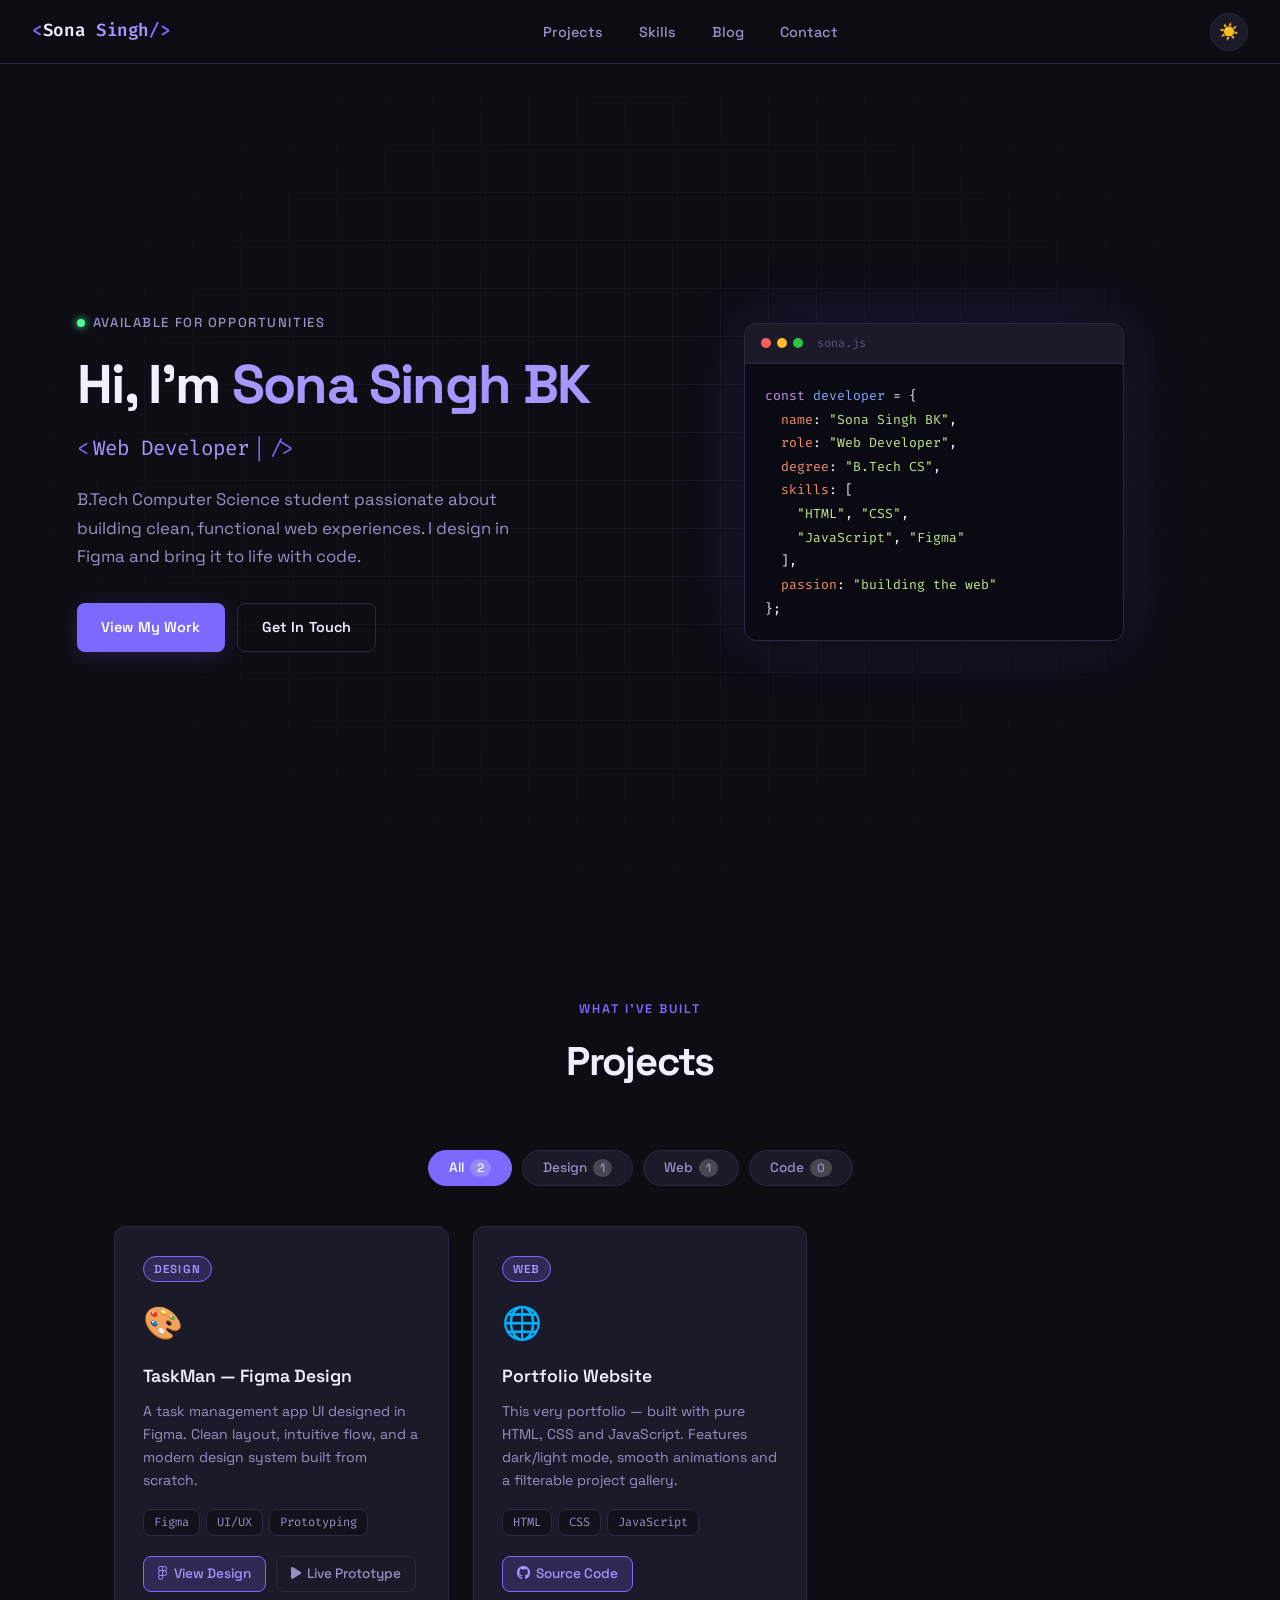
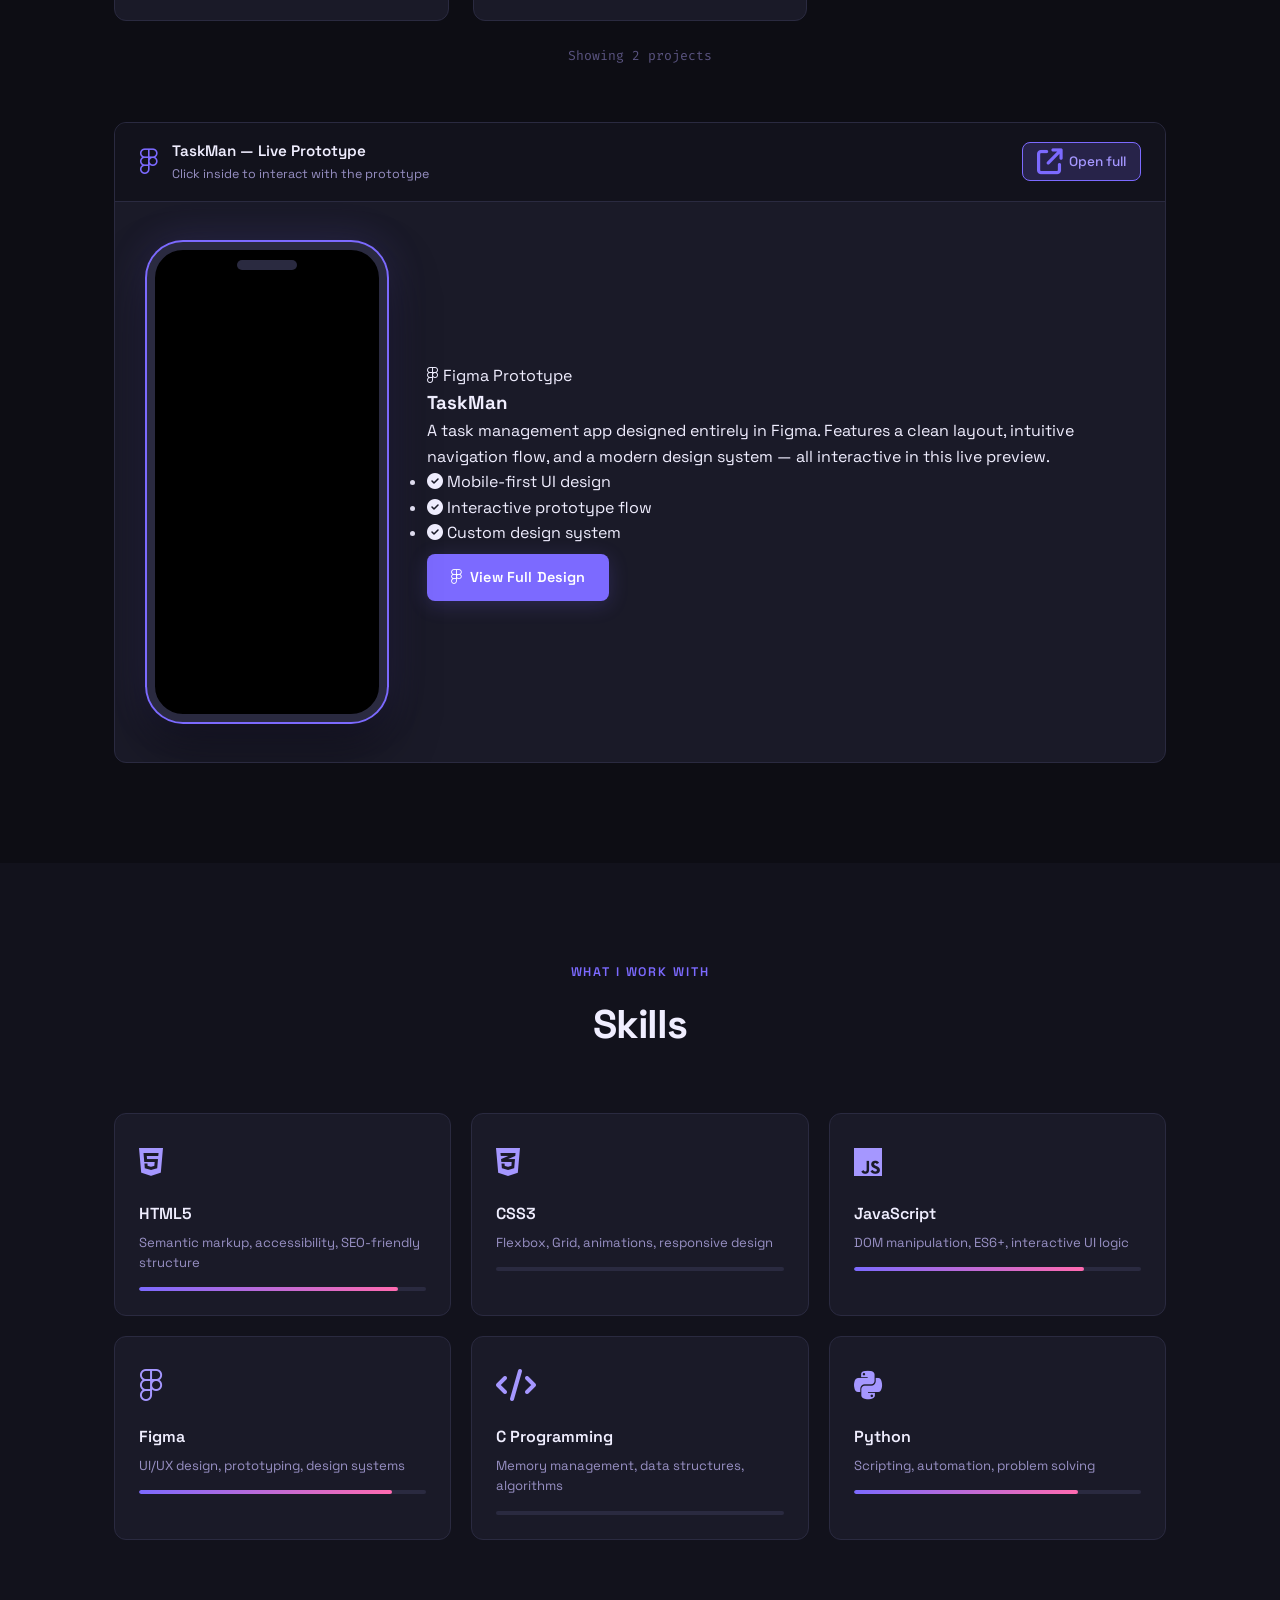
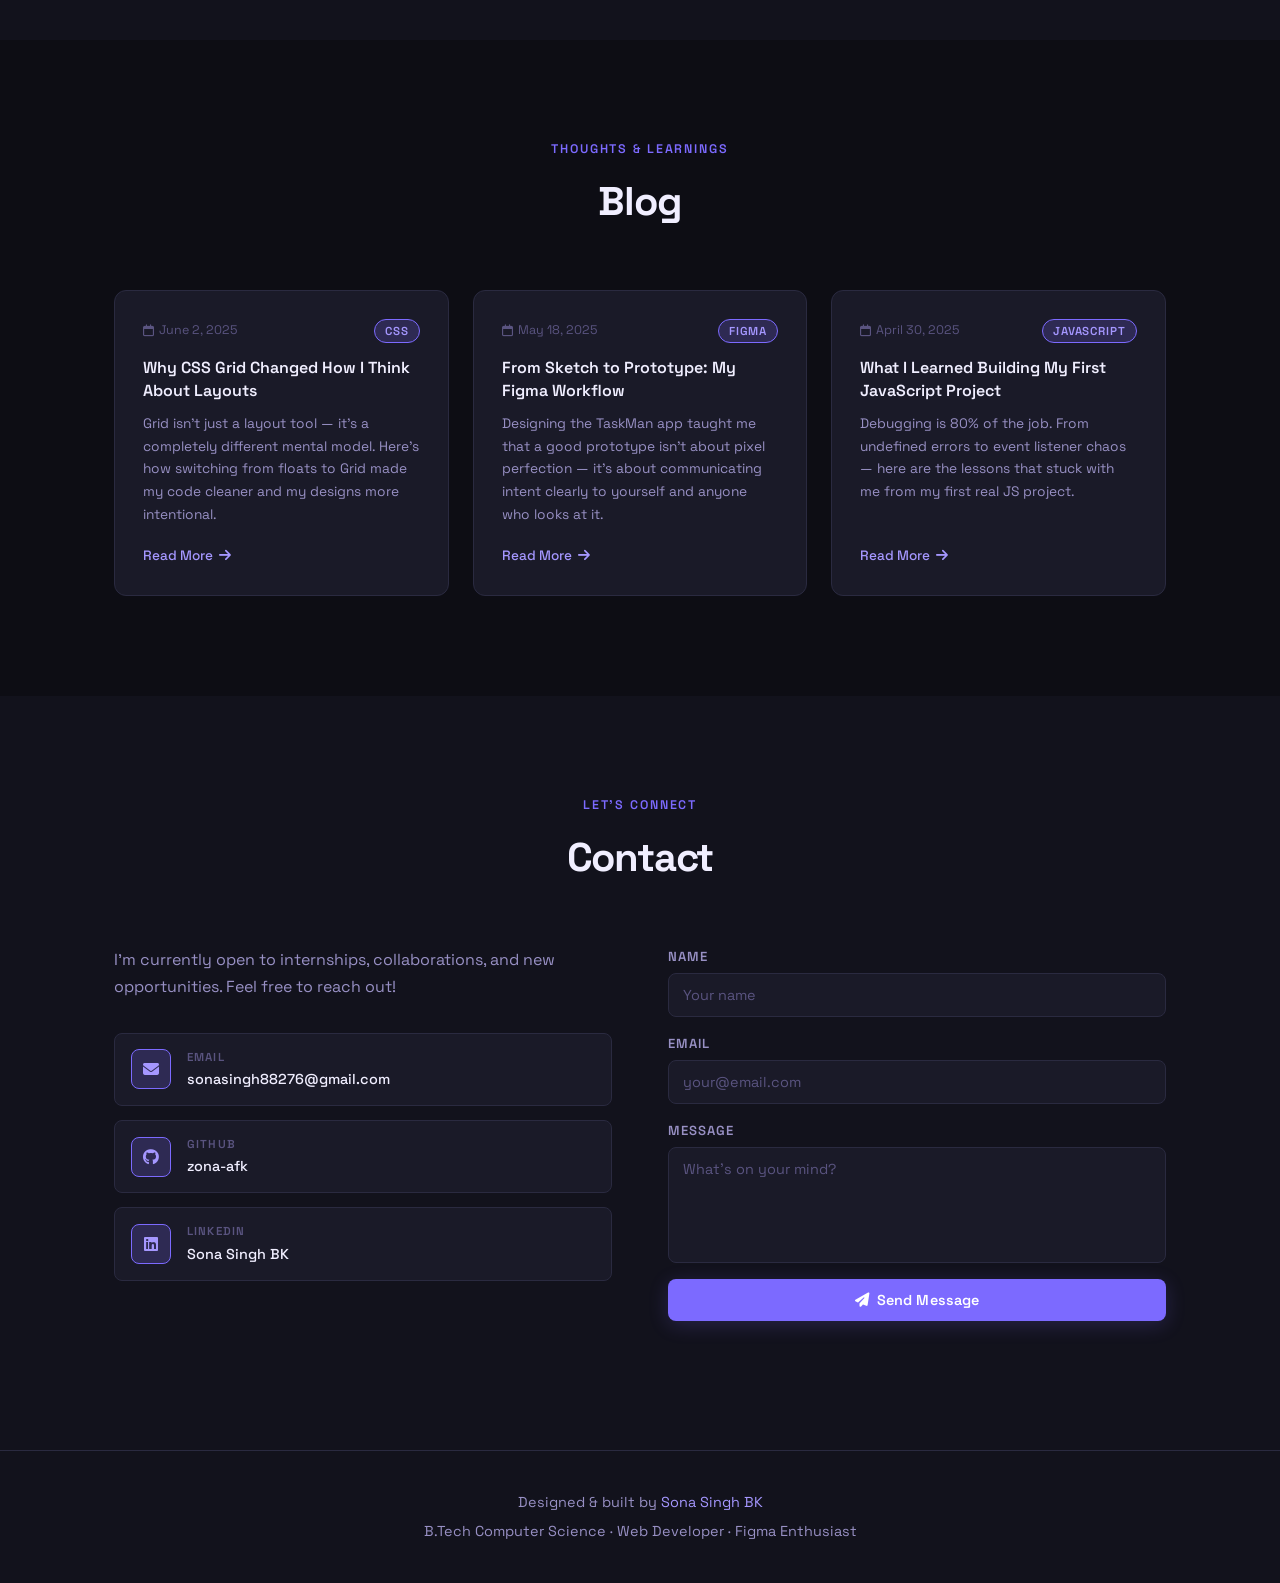
==== index.html @ 0e73a6cc "Create index.html" ====
<!DOCTYPE html>
<html lang="en" data-theme="dark">
<head>
  <meta charset="UTF-8" />
  <meta name="viewport" content="width=device-width, initial-scale=1.0" />
  <title>Sona Singh BK — Web Developer</title>
  <link rel="stylesheet" href="style.css" />
  <link href="https://fonts.googleapis.com/css2?family=Space+Grotesk:wght@300;400;500;600;700&family=Fira+Code:wght@400;500&display=swap" rel="stylesheet" />
  <link rel="stylesheet" href="https://cdnjs.cloudflare.com/ajax/libs/font-awesome/6.5.0/css/all.min.css" />
</head>
<body>

  <!-- ── NAVBAR ── -->
  <nav class="navbar" id="navbar">
    <div class="nav-logo">
      <span class="logo-bracket">&lt;</span>Sona <span class="logo-accent">Singh</span><span class="logo-bracket">/&gt;</span>
    </div>
    <ul class="nav-links" id="navLinks">
      <li><a href="#projects" class="nav-link">Projects</a></li>
      <li><a href="#skills" class="nav-link">Skills</a></li>
      <li><a href="#blog" class="nav-link">Blog</a></li>
      <li><a href="#contact" class="nav-link">Contact</a></li>
    </ul>
    <div class="nav-right">
      <button class="theme-toggle" id="themeToggle" aria-label="Toggle theme">
        <span class="theme-icon" id="themeIcon">☀️</span>
      </button>
      <button class="hamburger" id="hamburger" aria-label="Menu">
        <span></span><span></span><span></span>
      </button>
    </div>
  </nav>

  <!-- ── HERO ── -->
  <section class="hero" id="home">
    <div class="hero-bg-grid"></div>
    <div class="hero-content">
      <p class="hero-eyebrow"><span class="dot"></span> Available for opportunities</p>
      <h1 class="hero-title">
        Hi, I'm <span class="highlight">Sona Singh BK</span>
      </h1>
      <p class="hero-role">
        <span class="fira">&lt;</span>
        <span class="typed-text" id="typedText"></span>
        <span class="cursor">|</span>
        <span class="fira">/&gt;</span>
      </p>
      <p class="hero-bio">
        B.Tech Computer Science student passionate about building clean, functional web experiences. I design in Figma and bring it to life with code.
      </p>
      <div class="hero-cta">
        <a href="#projects" class="btn btn-primary">View My Work</a>
        <a href="#contact" class="btn btn-ghost">Get In Touch</a>
      </div>
    </div>
    <div class="hero-visual">
      <div class="code-card">
        <div class="code-card-header">
          <span class="dot red"></span>
          <span class="dot yellow"></span>
          <span class="dot green"></span>
          <span class="file-name">sona.js</span>
        </div>
        <pre class="code-body"><span class="c-key">const</span> <span class="c-var">developer</span> = {
  <span class="c-prop">name</span>: <span class="c-str">"Sona Singh BK"</span>,
  <span class="c-prop">role</span>: <span class="c-str">"Web Developer"</span>,
  <span class="c-prop">degree</span>: <span class="c-str">"B.Tech CS"</span>,
  <span class="c-prop">skills</span>: [
    <span class="c-str">"HTML"</span>, <span class="c-str">"CSS"</span>,
    <span class="c-str">"JavaScript"</span>, <span class="c-str">"Figma"</span>
  ],
  <span class="c-prop">passion</span>: <span class="c-str">"building the web"</span>
};</pre>
      </div>
    </div>
  </section>

  <!-- ── PROJECTS ── -->
  <section class="section" id="projects">
    <div class="container">
      <div class="section-header">
        <p class="section-eyebrow">What I've built</p>
        <h2 class="section-title">Projects</h2>
      </div>

      <!-- Filter Buttons -->
      <div class="filter-bar">
        <button class="filter-btn active" data-filter="all">All <span class="count" id="count-all"></span></button>
        <button class="filter-btn" data-filter="design">Design <span class="count" id="count-design"></span></button>
        <button class="filter-btn" data-filter="web">Web <span class="count" id="count-web"></span></button>
        <button class="filter-btn" data-filter="code">Code <span class="count" id="count-code"></span></button>
      </div>

      <div class="projects-grid" id="projectsGrid">

        <!-- Project 1 -->
        <div class="project-card" data-category="design">
          <div class="project-tag">Design</div>
          <div class="project-icon">🎨</div>
          <h3 class="project-name">TaskMan — Figma Design</h3>
          <p class="project-desc">A task management app UI designed in Figma. Clean layout, intuitive flow, and a modern design system built from scratch.</p>
          <div class="project-tech">
            <span class="tech-chip">Figma</span>
            <span class="tech-chip">UI/UX</span>
            <span class="tech-chip">Prototyping</span>
          </div>
          <div class="project-links">
            <a href="https://www.figma.com/design/TzGWOhsbZDElKzTihRXyVi/taskman?node-id=1-3&t=gSdvtDwGQ5jURXAf-1" target="_blank" class="project-link">
              <i class="fa-brands fa-figma"></i> View Design
            </a>
            <a href="https://www.figma.com/proto/TzGWOhsbZDElKzTihRXyVi/taskman?page-id=1%3A3&node-id=8-253&p=f&viewport=12%2C239%2C0.24&t=rxX5wmL4FggUm6LG-1&scaling=scale-down&content-scaling=fixed&starting-point-node-id=8%3A253" target="_blank" class="project-link secondary">
              <i class="fa-solid fa-play"></i> Live Prototype
            </a>
          </div>
        </div>

        <!-- Project 2 -->
        <div class="project-card" data-category="web">
          <div class="project-tag">Web</div>
          <div class="project-icon">🌐</div>
          <h3 class="project-name">Portfolio Website</h3>
          <p class="project-desc">This very portfolio — built with pure HTML, CSS and JavaScript. Features dark/light mode, smooth animations and a filterable project gallery.</p>
          <div class="project-tech">
            <span class="tech-chip">HTML</span>
            <span class="tech-chip">CSS</span>
            <span class="tech-chip">JavaScript</span>
          </div>
          <div class="project-links">
            <a href="https://github.com/zona-afk/green-quest-" target="_blank" class="project-link">
              <i class="fa-brands fa-github"></i> Source Code
            </a>
          </div>
        </div>

       

      </div>

      <!-- Project count -->
      <p class="project-count-display" id="projectCountDisplay"></p>

      <!-- ── FIGMA PROTOTYPE EMBED ── -->
            <div class="figma-embed-wrapper">
        <div class="figma-embed-header">
          <i class="fa-brands fa-figma"></i>
          <div>
            <h3>TaskMan — Live Prototype</h3>
            <p>Click inside to interact with the prototype</p>
          </div>
          <a href="https://www.figma.com/proto/TzGWOhsbZDElKzTihRXyVi/taskman?page-id=1%3A3&node-id=8-253&scaling=scale-down&starting-point-node-id=8%3A253" target="_blank" class="project-link" style="margin-left:auto;white-space:nowrap;">
            <i class="fa-solid fa-arrow-up-right-from-square"></i> Open full
          </a>
        </div>
        <div class="figma-phone-wrap">
          <div class="figma-phone-frame">
            <div class="figma-phone-notch"></div>
            <iframe
              src="https://www.figma.com/embed?embed_host=share&url=https%3A%2F%2Fwww.figma.com%2Fproto%2FTzGWOhsbZDElKzTihRXyVi%2Ftaskman%3Fpage-id%3D1%253A3%26node-id%3D8-253%26p%3Df%26viewport%3D12%252C239%252C0.24%26t%3DrxX5wmL4FggUm6LG-1%26scaling%3Dscale-down%26content-scaling%3Dfixed%26starting-point-node-id%3D8%253A253"
              allowfullscreen
              loading="lazy"
              title="TaskMan Figma Prototype">
            </iframe>
          </div>
          <div class="figma-phone-info">
            <div class="figma-tag"><i class="fa-brands fa-figma"></i> Figma Prototype</div>
            <h3>TaskMan</h3>
            <p>A task management app designed entirely in Figma. Features a clean layout, intuitive navigation flow, and a modern design system — all interactive in this live preview.</p>
            <ul class="figma-details">
              <li><i class="fa-solid fa-circle-check"></i> Mobile-first UI design</li>
              <li><i class="fa-solid fa-circle-check"></i> Interactive prototype flow</li>
              <li><i class="fa-solid fa-circle-check"></i> Custom design system</li>
            </ul>
            <a href="https://www.figma.com/design/TzGWOhsbZDElKzTihRXyVi/taskman?node-id=1-3" target="_blank" class="btn btn-primary" style="margin-top:8px;display:inline-flex;">
              <i class="fa-brands fa-figma"></i> View Full Design
            </a>
          </div>
        </div>
      </div>
 
    </div>

    </div>
  </section>

  <!-- ── SKILLS ── -->
  <section class="section section-alt" id="skills">
    <div class="container">
      <div class="section-header">
        <p class="section-eyebrow">What I work with</p>
        <h2 class="section-title">Skills</h2>
      </div>
      <div class="skills-grid">

        <div class="skill-card">
          <div class="skill-icon">
            <i class="fa-brands fa-html5"></i>
          </div>
          <h4>HTML5</h4>
          <p>Semantic markup, accessibility, SEO-friendly structure</p>
          <div class="skill-bar"><div class="skill-fill" style="--w:90%"></div></div>
        </div>

        <div class="skill-card">
          <div class="skill-icon">
            <i class="fa-brands fa-css3-alt"></i>
          </div>
          <h4>CSS3</h4>
          <p>Flexbox, Grid, animations, responsive design</p>
          <div class="skill-bar"><div class="skill-fill" style="--w:85%"></div></div>
        </div>

        <div class="skill-card">
          <div class="skill-icon">
            <i class="fa-brands fa-js"></i>
          </div>
          <h4>JavaScript</h4>
          <p>DOM manipulation, ES6+, interactive UI logic</p>
          <div class="skill-bar"><div class="skill-fill" style="--w:80%"></div></div>
        </div>

        <div class="skill-card">
          <div class="skill-icon">
            <i class="fa-brands fa-figma"></i>
          </div>
          <h4>Figma</h4>
          <p>UI/UX design, prototyping, design systems</p>
          <div class="skill-bar"><div class="skill-fill" style="--w:88%"></div></div>
        </div>

        <div class="skill-card">
          <div class="skill-icon">
            <i class="fa-solid fa-code"></i>
          </div>
          <h4>C Programming</h4>
          <p>Memory management, data structures, algorithms</p>
          <div class="skill-bar"><div class="skill-fill" style="--w:75%"></div></div>
        </div>

        <div class="skill-card">
          <div class="skill-icon">
            <i class="fa-brands fa-python"></i>
          </div>
          <h4>Python</h4>
          <p>Scripting, automation, problem solving</p>
          <div class="skill-bar"><div class="skill-fill" style="--w:78%"></div></div>
        </div>

      </div>
    </div>
  </section>

  <!-- ── BLOG ── -->
  <section class="section" id="blog">
    <div class="container">
      <div class="section-header">
        <p class="section-eyebrow">Thoughts & learnings</p>
        <h2 class="section-title">Blog</h2>
      </div>
      <div class="blog-grid">

        <article class="blog-card">
          <div class="blog-meta">
            <span class="blog-date"><i class="fa-regular fa-calendar"></i> June 2, 2025</span>
            <span class="blog-tag">CSS</span>
          </div>
          <h3 class="blog-title">Why CSS Grid Changed How I Think About Layouts</h3>
          <p class="blog-excerpt">Grid isn't just a layout tool — it's a completely different mental model. Here's how switching from floats to Grid made my code cleaner and my designs more intentional.</p>
          <a href="#" class="read-more">Read More <i class="fa-solid fa-arrow-right"></i></a>
        </article>

        <article class="blog-card">
          <div class="blog-meta">
            <span class="blog-date"><i class="fa-regular fa-calendar"></i> May 18, 2025</span>
            <span class="blog-tag">Figma</span>
          </div>
          <h3 class="blog-title">From Sketch to Prototype: My Figma Workflow</h3>
          <p class="blog-excerpt">Designing the TaskMan app taught me that a good prototype isn't about pixel perfection — it's about communicating intent clearly to yourself and anyone who looks at it.</p>
          <a href="#" class="read-more">Read More <i class="fa-solid fa-arrow-right"></i></a>
        </article>

        <article class="blog-card">
          <div class="blog-meta">
            <span class="blog-date"><i class="fa-regular fa-calendar"></i> April 30, 2025</span>
            <span class="blog-tag">JavaScript</span>
          </div>
          <h3 class="blog-title">What I Learned Building My First JavaScript Project</h3>
          <p class="blog-excerpt">Debugging is 80% of the job. From undefined errors to event listener chaos — here are the lessons that stuck with me from my first real JS project.</p>
          <a href="#" class="read-more">Read More <i class="fa-solid fa-arrow-right"></i></a>
        </article>

      </div>
    </div>
  </section>

  <!-- ── CONTACT ── -->
  <section class="section section-alt" id="contact">
    <div class="container">
      <div class="section-header">
        <p class="section-eyebrow">Let's connect</p>
        <h2 class="section-title">Contact</h2>
      </div>
      <div class="contact-wrapper">
        <div class="contact-info">
          <p class="contact-intro">
            I'm currently open to internships, collaborations, and new opportunities. Feel free to reach out!
          </p>
          <div class="contact-links">
            <a href="mailto:sonasingh88276@gmail.com" class="contact-item">
              <div class="contact-icon"><i class="fa-solid fa-envelope"></i></div>
              <div>
                <span class="contact-label">Email</span>
                <span class="contact-value">sonasingh88276@gmail.com</span>
              </div>
            </a>
            <a href="https://github.com/zona-afk" target="_blank" class="contact-item">
              <div class="contact-icon"><i class="fa-brands fa-github"></i></div>
              <div>
                <span class="contact-label">GitHub</span>
                <span class="contact-value">zona-afk</span>
              </div>
            </a>
            <a href="https://www.linkedin.com/in/sona-singh-96238232b/" target="_blank" class="contact-item">
              <div class="contact-icon"><i class="fa-brands fa-linkedin"></i></div>
              <div>
                <span class="contact-label">LinkedIn</span>
                <span class="contact-value">Sona Singh BK</span>
              </div>
            </a>
           
          </div>
        </div>

        <form class="contact-form" id="contactForm">
          <div class="form-group">
            <label for="name">Name</label>
            <input type="text" id="name" placeholder="Your name" required />
          </div>
          <div class="form-group">
            <label for="email">Email</label>
            <input type="email" id="email" placeholder="your@email.com" required />
          </div>
          <div class="form-group">
            <label for="message">Message</label>
            <textarea id="message" rows="5" placeholder="What's on your mind?" required></textarea>
          </div>
          <button type="submit" class="btn btn-primary btn-full">
            <i class="fa-solid fa-paper-plane"></i> Send Message
          </button>
          <p class="form-note" id="formNote"></p>
        </form>
      </div>
    </div>
  </section>

  <!-- ── FOOTER ── -->
  <footer class="footer">
    <div class="container">
      <p>Designed &amp; built by <span class="highlight">Sona Singh BK</span></p>
      <p class="footer-sub">B.Tech Computer Science · Web Developer · Figma Enthusiast</p>
    </div>
  </footer>

  <script src="script.js"></script>
</body>
</html>
---- style.css ----
/* ── RESET & BASE ── */
*, *::before, *::after { box-sizing: border-box; margin: 0; padding: 0; }

:root {
  /* Dark theme (default) */
  --bg:          #0d0d14;
  --bg-alt:      #12121c;
  --bg-card:     #1a1a28;
  --bg-card-hover: #1f1f30;
  --border:      #2a2a40;
  --border-glow: #7c6aff44;

  --text-primary:   #f0eeff;
  --text-secondary: #9890c4;
  --text-muted:     #5a5480;

  --accent:       #7c6aff;
  --accent-light: #a597ff;
  --accent-glow:  #7c6aff33;
  --accent2:      #ff6ab0;

  --navbar-bg:    rgba(13, 13, 20, 0.85);
  --code-bg:      #0a0a12;

  --shadow-sm: 0 2px 8px rgba(0,0,0,0.3);
  --shadow-md: 0 8px 32px rgba(0,0,0,0.4);
  --shadow-card: 0 4px 24px rgba(124,106,255,0.08);

  --radius: 12px;
  --radius-sm: 8px;
  --font-main: 'Space Grotesk', sans-serif;
  --font-code: 'Fira Code', monospace;

  --transition: 0.25s ease;
}

[data-theme="light"] {
  --bg:          #f5f4ff;
  --bg-alt:      #ededfc;
  --bg-card:     #ffffff;
  --bg-card-hover: #f8f7ff;
  --border:      #dddaf5;
  --border-glow: #7c6aff33;

  --text-primary:   #1a1730;
  --text-secondary: #5a5480;
  --text-muted:     #9890c4;

  --accent:       #5a45e0;
  --accent-light: #7c6aff;
  --accent-glow:  #7c6aff1a;
  --accent2:      #e0458a;

  --navbar-bg:    rgba(245, 244, 255, 0.9);
  --code-bg:      #eeeeff;

  --shadow-sm: 0 2px 8px rgba(0,0,0,0.08);
  --shadow-md: 0 8px 32px rgba(0,0,0,0.12);
  --shadow-card: 0 4px 24px rgba(90,69,224,0.1);
}

html { scroll-behavior: smooth; }

body {
  font-family: var(--font-main);
  background: var(--bg);
  color: var(--text-primary);
  line-height: 1.6;
  transition: background var(--transition), color var(--transition);
  overflow-x: hidden;
}

/* ── SCROLLBAR ── */
::-webkit-scrollbar { width: 6px; }
::-webkit-scrollbar-track { background: var(--bg); }
::-webkit-scrollbar-thumb { background: var(--accent); border-radius: 3px; }

/* ── UTILITIES ── */
.container { max-width: 1100px; margin: 0 auto; padding: 0 24px; }
.highlight { color: var(--accent-light); }
.fira { font-family: var(--font-code); color: var(--accent); }

/* ── NAVBAR ── */
.navbar {
  position: fixed; top: 0; left: 0; right: 0; z-index: 100;
  background: var(--navbar-bg);
  backdrop-filter: blur(16px);
  -webkit-backdrop-filter: blur(16px);
  border-bottom: 1px solid var(--border);
  padding: 0 32px;
  height: 64px;
  display: flex;
  align-items: center;
  justify-content: space-between;
  transition: background var(--transition), border-color var(--transition);
}

.nav-logo {
  font-family: var(--font-code);
  font-size: 1.1rem;
  font-weight: 600;
  color: var(--text-primary);
  letter-spacing: -0.02em;
}
.logo-bracket { color: var(--accent); }
.logo-accent  { color: var(--accent-light); }

.nav-links {
  display: flex; list-style: none; gap: 8px;
}

.nav-link {
  text-decoration: none;
  color: var(--text-secondary);
  font-size: 0.9rem;
  font-weight: 500;
  padding: 6px 14px;
  border-radius: var(--radius-sm);
  transition: color var(--transition), background var(--transition);
}
.nav-link:hover {
  color: var(--text-primary);
  background: var(--accent-glow);
}

.nav-right { display: flex; align-items: center; gap: 12px; }

.theme-toggle {
  background: var(--bg-card);
  border: 1px solid var(--border);
  border-radius: 50%;
  width: 38px; height: 38px;
  display: flex; align-items: center; justify-content: center;
  cursor: pointer;
  font-size: 1rem;
  transition: background var(--transition), border-color var(--transition), transform 0.2s;
}
.theme-toggle:hover { background: var(--accent-glow); transform: rotate(20deg); }

.hamburger {
  display: none;
  flex-direction: column; gap: 5px;
  background: none; border: none; cursor: pointer; padding: 4px;
}
.hamburger span {
  display: block; width: 22px; height: 2px;
  background: var(--text-primary);
  border-radius: 2px;
  transition: all 0.3s;
}

/* ── HERO ── */
.hero {
  min-height: 100vh;
  padding-top: 64px;
  display: grid;
  grid-template-columns: 1fr 1fr;
  align-items: center;
  gap: 48px;
  padding-left: clamp(24px, 6vw, 100px);
  padding-right: clamp(24px, 6vw, 100px);
  position: relative;
  overflow: hidden;
}

.hero-bg-grid {
  position: absolute; inset: 0; z-index: 0;
  background-image:
    linear-gradient(var(--border) 1px, transparent 1px),
    linear-gradient(90deg, var(--border) 1px, transparent 1px);
  background-size: 48px 48px;
  opacity: 0.35;
  mask-image: radial-gradient(ellipse 70% 70% at 50% 50%, black 20%, transparent 80%);
}

.hero-content { position: relative; z-index: 1; }

.hero-eyebrow {
  font-size: 0.82rem;
  font-weight: 500;
  color: var(--text-secondary);
  text-transform: uppercase;
  letter-spacing: 0.12em;
  display: flex; align-items: center; gap: 8px;
  margin-bottom: 20px;
}
.hero-eyebrow .dot {
  width: 8px; height: 8px;
  background: #4cff9a;
  border-radius: 50%;
  box-shadow: 0 0 8px #4cff9a;
  animation: pulse 2s infinite;
}
@keyframes pulse {
  0%, 100% { opacity: 1; }
  50% { opacity: 0.4; }
}

.hero-title {
  font-size: clamp(2.2rem, 5vw, 3.4rem);
  font-weight: 700;
  line-height: 1.15;
  letter-spacing: -0.03em;
  margin-bottom: 16px;
}

.hero-role {
  font-family: var(--font-code);
  font-size: clamp(1rem, 2.5vw, 1.3rem);
  color: var(--text-secondary);
  margin-bottom: 20px;
  display: flex; align-items: center; gap: 4px;
}
.typed-text { color: var(--accent-light); min-width: 2ch; }
.cursor {
  color: var(--accent);
  animation: blink 1s steps(1) infinite;
}
@keyframes blink { 0%, 100% { opacity: 1; } 50% { opacity: 0; } }

.hero-bio {
  color: var(--text-secondary);
  font-size: 1.05rem;
  line-height: 1.7;
  max-width: 480px;
  margin-bottom: 32px;
}

.hero-cta { display: flex; gap: 12px; flex-wrap: wrap; }

/* ── BUTTONS ── */
.btn {
  display: inline-flex; align-items: center; gap: 8px;
  padding: 12px 24px;
  border-radius: var(--radius-sm);
  font-family: var(--font-main);
  font-size: 0.9rem;
  font-weight: 600;
  text-decoration: none;
  cursor: pointer;
  border: none;
  transition: all var(--transition);
  letter-spacing: 0.01em;
}
.btn-primary {
  background: var(--accent);
  color: #fff;
  box-shadow: 0 4px 20px var(--accent-glow);
}
.btn-primary:hover {
  background: var(--accent-light);
  transform: translateY(-2px);
  box-shadow: 0 8px 28px var(--accent-glow);
}
.btn-ghost {
  background: transparent;
  color: var(--text-primary);
  border: 1px solid var(--border);
}
.btn-ghost:hover {
  background: var(--accent-glow);
  border-color: var(--accent);
  color: var(--accent-light);
  transform: translateY(-2px);
}
.btn-full { width: 100%; justify-content: center; }

/* ── CODE CARD (hero visual) ── */
.hero-visual {
  position: relative; z-index: 1;
  display: flex; justify-content: center;
}

.code-card {
  background: var(--code-bg);
  border: 1px solid var(--border);
  border-radius: var(--radius);
  width: 100%; max-width: 380px;
  box-shadow: var(--shadow-md), 0 0 60px var(--accent-glow);
  overflow: hidden;
  animation: float 4s ease-in-out infinite;
}
@keyframes float {
  0%, 100% { transform: translateY(0); }
  50% { transform: translateY(-12px); }
}

.code-card-header {
  background: var(--bg-card);
  border-bottom: 1px solid var(--border);
  padding: 10px 16px;
  display: flex; align-items: center; gap: 6px;
}
.code-card-header .dot {
  width: 10px; height: 10px; border-radius: 50%;
}
.dot.red    { background: #ff5f57; }
.dot.yellow { background: #ffbd2e; }
.dot.green  { background: #28c840; }
.file-name { font-family: var(--font-code); font-size: 0.75rem; color: var(--text-muted); margin-left: 8px; }

.code-body {
  padding: 20px;
  font-family: var(--font-code);
  font-size: 0.82rem;
  line-height: 1.8;
  white-space: pre;
  overflow-x: auto;
}
.c-key  { color: #c792ea; }
.c-var  { color: #82aaff; }
.c-prop { color: #f78c6c; }
.c-str  { color: #c3e88d; }

/* ── SECTIONS ── */
.section { padding: 100px 0; }
.section-alt { background: var(--bg-alt); }

.section-header {
  text-align: center;
  margin-bottom: 56px;
}
.section-eyebrow {
  font-size: 0.78rem;
  font-weight: 600;
  color: var(--accent);
  text-transform: uppercase;
  letter-spacing: 0.15em;
  margin-bottom: 10px;
}
.section-title {
  font-size: clamp(1.8rem, 4vw, 2.5rem);
  font-weight: 700;
  letter-spacing: -0.03em;
}

/* ── FILTER BAR ── */
.filter-bar {
  display: flex; justify-content: center; gap: 10px;
  flex-wrap: wrap;
  margin-bottom: 40px;
}
.filter-btn {
  background: var(--bg-card);
  border: 1px solid var(--border);
  color: var(--text-secondary);
  padding: 8px 20px;
  border-radius: 999px;
  font-family: var(--font-main);
  font-size: 0.85rem;
  font-weight: 500;
  cursor: pointer;
  transition: all var(--transition);
  display: flex; align-items: center; gap: 6px;
}
.filter-btn:hover, .filter-btn.active {
  background: var(--accent);
  border-color: var(--accent);
  color: #fff;
}
.count {
  background: rgba(255,255,255,0.2);
  padding: 1px 7px;
  border-radius: 999px;
  font-size: 0.75rem;
}

/* ── PROJECTS GRID ── */
.projects-grid {
  display: grid;
  grid-template-columns: repeat(auto-fill, minmax(300px, 1fr));
  gap: 24px;
  margin-bottom: 24px;
}

.project-card {
  background: var(--bg-card);
  border: 1px solid var(--border);
  border-radius: var(--radius);
  padding: 28px;
  transition: all var(--transition);
  position: relative;
  overflow: hidden;
}
.project-card::before {
  content: '';
  position: absolute; top: 0; left: 0; right: 0; height: 2px;
  background: linear-gradient(90deg, var(--accent), var(--accent2));
  transform: scaleX(0);
  transition: transform var(--transition);
}
.project-card:hover {
  border-color: var(--border-glow);
  background: var(--bg-card-hover);
  transform: translateY(-4px);
  box-shadow: var(--shadow-card);
}
.project-card:hover::before { transform: scaleX(1); }

.project-card.hidden {
  opacity: 0;
  transform: scale(0.9) translateY(20px);
  pointer-events: none;
  position: absolute;
}

.project-tag {
  display: inline-block;
  background: var(--accent-glow);
  color: var(--accent-light);
  font-size: 0.72rem;
  font-weight: 600;
  text-transform: uppercase;
  letter-spacing: 0.1em;
  padding: 3px 10px;
  border-radius: 999px;
  margin-bottom: 16px;
  border: 1px solid var(--accent);
}
.project-icon { font-size: 2rem; margin-bottom: 12px; }
.project-name {
  font-size: 1.1rem;
  font-weight: 600;
  margin-bottom: 10px;
  color: var(--text-primary);
}
.project-desc {
  font-size: 0.88rem;
  color: var(--text-secondary);
  line-height: 1.65;
  margin-bottom: 16px;
}
.project-tech { display: flex; flex-wrap: wrap; gap: 6px; margin-bottom: 20px; }
.tech-chip {
  background: var(--bg-alt);
  border: 1px solid var(--border);
  color: var(--text-secondary);
  font-size: 0.75rem;
  padding: 3px 10px;
  border-radius: var(--radius-sm);
  font-family: var(--font-code);
}
.project-links { display: flex; flex-wrap: wrap; gap: 10px; }
.project-link {
  display: inline-flex; align-items: center; gap: 6px;
  text-decoration: none;
  color: var(--accent-light);
  font-size: 0.85rem;
  font-weight: 500;
  padding: 6px 14px;
  border-radius: var(--radius-sm);
  background: var(--accent-glow);
  border: 1px solid var(--accent);
  transition: all var(--transition);
}
.project-link:hover {
  background: var(--accent);
  color: #fff;
  transform: translateY(-1px);
}
.project-link.secondary {
  background: transparent;
  color: var(--text-secondary);
  border-color: var(--border);
}
.project-link.secondary:hover {
  background: var(--accent-glow);
  color: var(--accent-light);
  border-color: var(--accent);
}

.project-count-display {
  text-align: center;
  font-size: 0.82rem;
  color: var(--text-muted);
  margin-bottom: 56px;
  font-family: var(--font-code);
}

/* ── FIGMA EMBED ── */
.figma-embed-wrapper {
  border: 1px solid var(--border);
  border-radius: var(--radius);
  overflow: hidden;
  background: var(--bg-card);
}
.figma-embed-header {
  display: flex; align-items: center; gap: 14px;
  padding: 16px 24px;
  border-bottom: 1px solid var(--border);
  background: var(--bg-alt);
  flex-wrap: wrap;
}
.figma-embed-header i { font-size: 1.6rem; color: var(--accent); }
.figma-embed-header h3 { font-size: 0.95rem; font-weight: 600; margin-bottom: 2px; }
.figma-embed-header p  { font-size: 0.78rem; color: var(--text-secondary); }
 
/* Phone frame layout */
.figma-phone-wrap {
  display: flex;
  align-items: center;
  gap: 40px;
  padding: 40px 32px;
}
 
.figma-phone-frame {
  flex-shrink: 0;
  width: 240px;
  height: 480px;
  border-radius: 36px;
  border: 8px solid var(--border);
  background: #000;
  box-shadow: 0 0 0 2px var(--accent), 0 24px 48px rgba(0,0,0,0.5), 0 0 40px var(--accent-glow);
  position: relative;
  overflow: hidden;
}
.figma-phone-notch {
  position: absolute; top: 10px; left: 50%; transform: translateX(-50%);
  width: 60px; height: 10px;
  background: var(--border);
  border-radius: 999px;
  z-index: 2;
}
.figma-phone-frame iframe {
  width: 100%; height: 100%;
  border: none;
  border-radius: 28px;
}
 

/* ── SKILLS ── */
.skills-grid {
  display: grid;
  grid-template-columns: repeat(auto-fill, minmax(280px, 1fr));
  gap: 20px;
}
.skill-card {
  background: var(--bg-card);
  border: 1px solid var(--border);
  border-radius: var(--radius);
  padding: 24px;
  transition: all var(--transition);
}
.skill-card:hover {
  border-color: var(--border-glow);
  transform: translateY(-3px);
  box-shadow: var(--shadow-card);
}
.skill-icon {
  font-size: 2rem;
  color: var(--accent-light);
  margin-bottom: 12px;
}
.skill-card h4 {
  font-size: 1rem;
  font-weight: 600;
  margin-bottom: 6px;
}
.skill-card p {
  font-size: 0.82rem;
  color: var(--text-secondary);
  line-height: 1.55;
  margin-bottom: 14px;
}
.skill-bar {
  height: 4px;
  background: var(--border);
  border-radius: 999px;
  overflow: hidden;
}
.skill-fill {
  height: 100%;
  width: var(--w);
  background: linear-gradient(90deg, var(--accent), var(--accent2));
  border-radius: 999px;
  transform-origin: left;
  transform: scaleX(0);
  transition: transform 0.8s cubic-bezier(0.34, 1.56, 0.64, 1);
}
.skill-fill.animate { transform: scaleX(1); }

/* ── BLOG ── */
.blog-grid {
  display: grid;
  grid-template-columns: repeat(auto-fill, minmax(300px, 1fr));
  gap: 24px;
}
.blog-card {
  background: var(--bg-card);
  border: 1px solid var(--border);
  border-radius: var(--radius);
  padding: 28px;
  transition: all var(--transition);
  display: flex; flex-direction: column;
}
.blog-card:hover {
  border-color: var(--border-glow);
  transform: translateY(-4px);
  box-shadow: var(--shadow-card);
}
.blog-meta {
  display: flex; align-items: center; justify-content: space-between;
  margin-bottom: 14px;
}
.blog-date {
  font-size: 0.78rem;
  color: var(--text-muted);
  display: flex; align-items: center; gap: 5px;
}
.blog-tag {
  background: var(--accent-glow);
  color: var(--accent-light);
  font-size: 0.72rem;
  font-weight: 600;
  padding: 2px 10px;
  border-radius: 999px;
  border: 1px solid var(--accent);
  text-transform: uppercase;
  letter-spacing: 0.08em;
}
.blog-title {
  font-size: 1rem;
  font-weight: 600;
  line-height: 1.4;
  margin-bottom: 10px;
  color: var(--text-primary);
}
.blog-excerpt {
  font-size: 0.86rem;
  color: var(--text-secondary);
  line-height: 1.65;
  flex: 1;
  margin-bottom: 20px;
}
.read-more {
  display: inline-flex; align-items: center; gap: 6px;
  text-decoration: none;
  color: var(--accent-light);
  font-size: 0.85rem;
  font-weight: 500;
  transition: gap var(--transition), color var(--transition);
}
.read-more:hover { gap: 10px; color: var(--accent); }

/* ── CONTACT ── */
.contact-wrapper {
  display: grid;
  grid-template-columns: 1fr 1fr;
  gap: 56px;
  align-items: start;
}
.contact-intro {
  color: var(--text-secondary);
  font-size: 1rem;
  line-height: 1.7;
  margin-bottom: 32px;
}
.contact-links { display: flex; flex-direction: column; gap: 14px; }
.contact-item {
  display: flex; align-items: center; gap: 16px;
  text-decoration: none;
  padding: 14px 16px;
  background: var(--bg-card);
  border: 1px solid var(--border);
  border-radius: var(--radius-sm);
  transition: all var(--transition);
}
.contact-item:hover {
  border-color: var(--accent);
  background: var(--accent-glow);
  transform: translateX(4px);
}
.contact-icon {
  width: 40px; height: 40px;
  background: var(--accent-glow);
  border: 1px solid var(--accent);
  border-radius: var(--radius-sm);
  display: flex; align-items: center; justify-content: center;
  color: var(--accent-light);
  font-size: 1rem;
  flex-shrink: 0;
}
.contact-label {
  display: block;
  font-size: 0.72rem;
  font-weight: 600;
  color: var(--text-muted);
  text-transform: uppercase;
  letter-spacing: 0.1em;
  margin-bottom: 2px;
}
.contact-value {
  display: block;
  font-size: 0.9rem;
  color: var(--text-primary);
  font-weight: 500;
}

/* Contact Form */
.contact-form { display: flex; flex-direction: column; gap: 16px; }
.form-group { display: flex; flex-direction: column; gap: 6px; }
.form-group label {
  font-size: 0.82rem;
  font-weight: 600;
  color: var(--text-secondary);
  text-transform: uppercase;
  letter-spacing: 0.08em;
}
.form-group input,
.form-group textarea {
  background: var(--bg-card);
  border: 1px solid var(--border);
  border-radius: var(--radius-sm);
  color: var(--text-primary);
  font-family: var(--font-main);
  font-size: 0.9rem;
  padding: 12px 14px;
  outline: none;
  transition: border-color var(--transition), box-shadow var(--transition);
  resize: none;
}
.form-group input:focus,
.form-group textarea:focus {
  border-color: var(--accent);
  box-shadow: 0 0 0 3px var(--accent-glow);
}
.form-group input::placeholder,
.form-group textarea::placeholder { color: var(--text-muted); }
.form-note { font-size: 0.82rem; color: #4cff9a; text-align: center; min-height: 1em; }

/* ── FOOTER ── */
.footer {
  background: var(--bg-alt);
  border-top: 1px solid var(--border);
  padding: 40px 0;
  text-align: center;
}
.footer p { color: var(--text-secondary); font-size: 0.9rem; }
.footer-sub { font-size: 0.78rem; color: var(--text-muted); margin-top: 6px; }

/* ── RESPONSIVE ── */
@media (max-width: 900px) {
  .hero {
    grid-template-columns: 1fr;
    text-align: center;
    padding-top: 80px;
    padding-bottom: 60px;
    gap: 40px;
  }
  .hero-bio { margin: 0 auto 32px; }
  .hero-cta { justify-content: center; }
  .hero-visual { display: none; }
  .contact-wrapper { grid-template-columns: 1fr; gap: 40px; }
}

@media (max-width: 680px) {
  .nav-links { display: none; position: absolute; top: 64px; left: 0; right: 0; flex-direction: column; background: var(--navbar-bg); backdrop-filter: blur(16px); border-bottom: 1px solid var(--border); padding: 16px; gap: 4px; }
  .nav-links.open { display: flex; }
  .nav-link { padding: 10px 14px; }
  .hamburger { display: flex; }
  .projects-grid { grid-template-columns: 1fr; }
  .blog-grid { grid-template-columns: 1fr; }
  .skills-grid { grid-template-columns: 1fr; }
}

@media (prefers-reduced-motion: reduce) {
  *, *::before, *::after { animation-duration: 0.01ms !important; transition-duration: 0.01ms !important; }
}
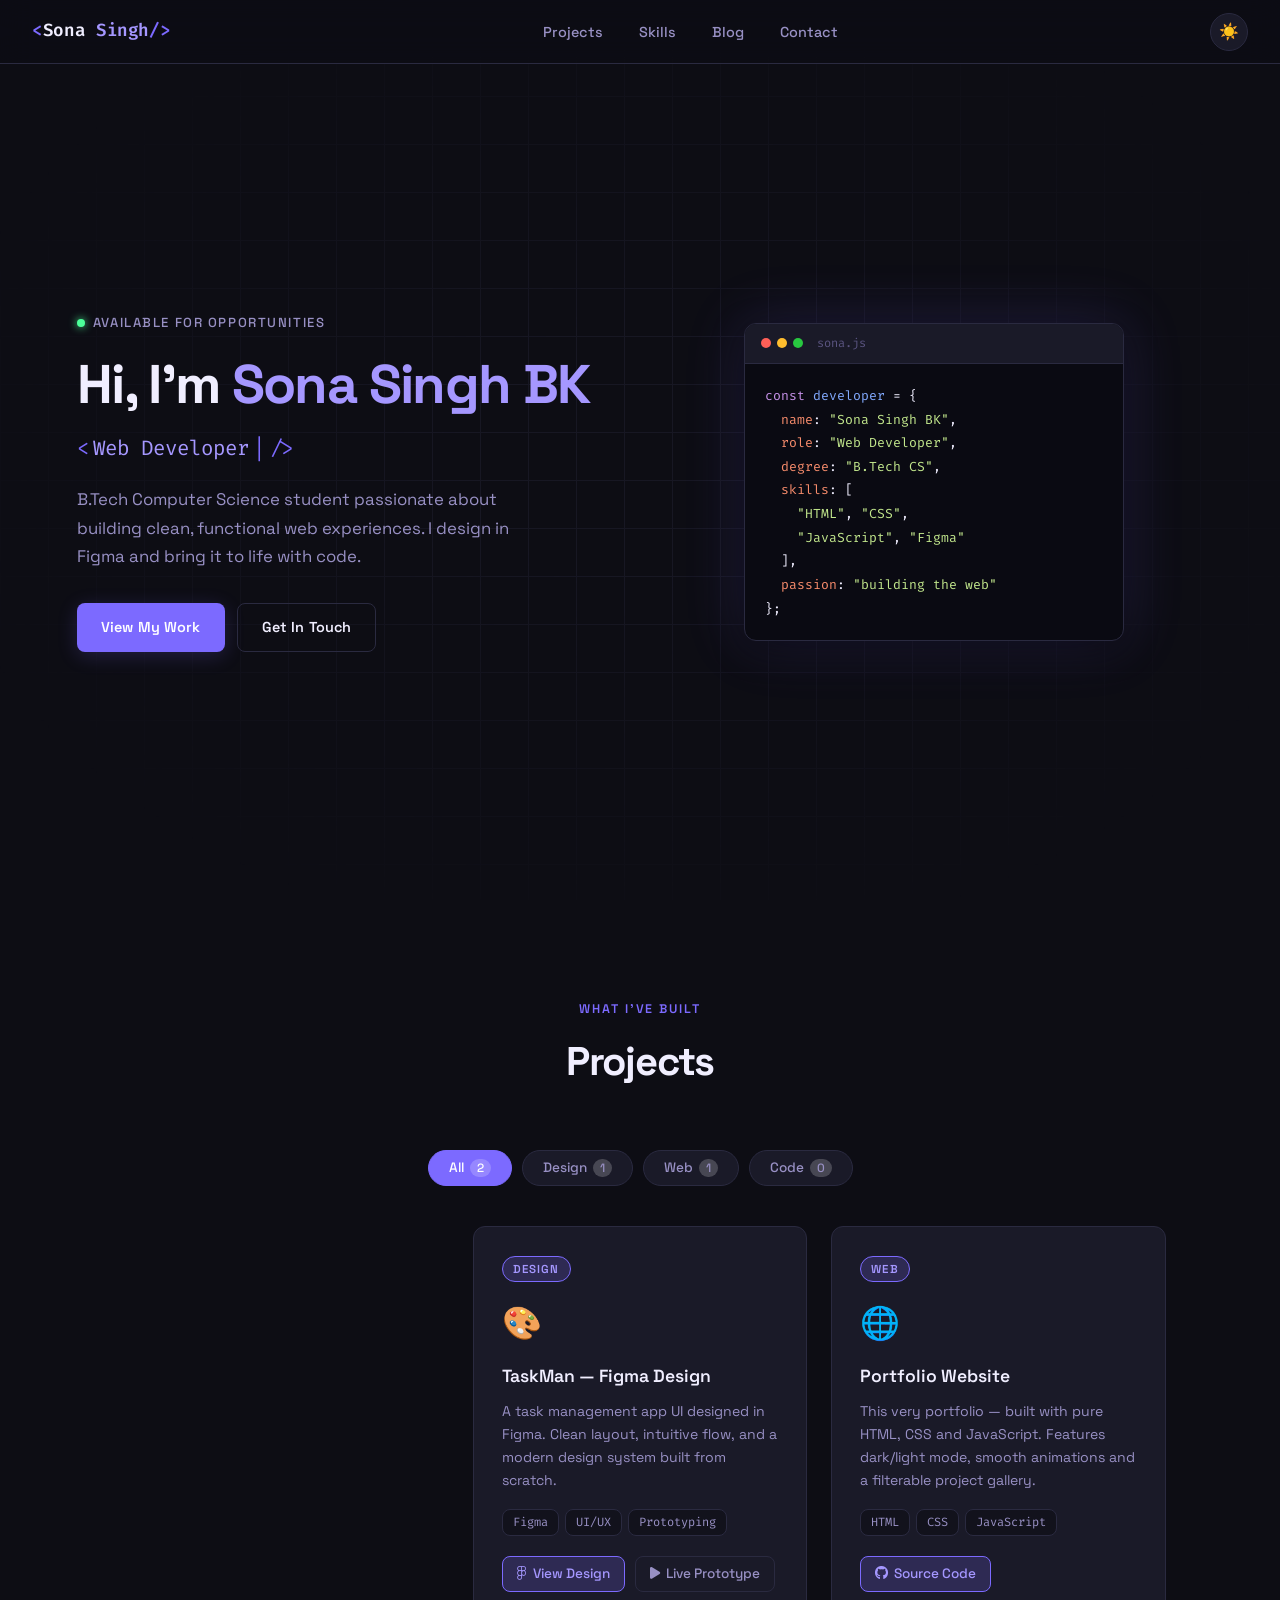
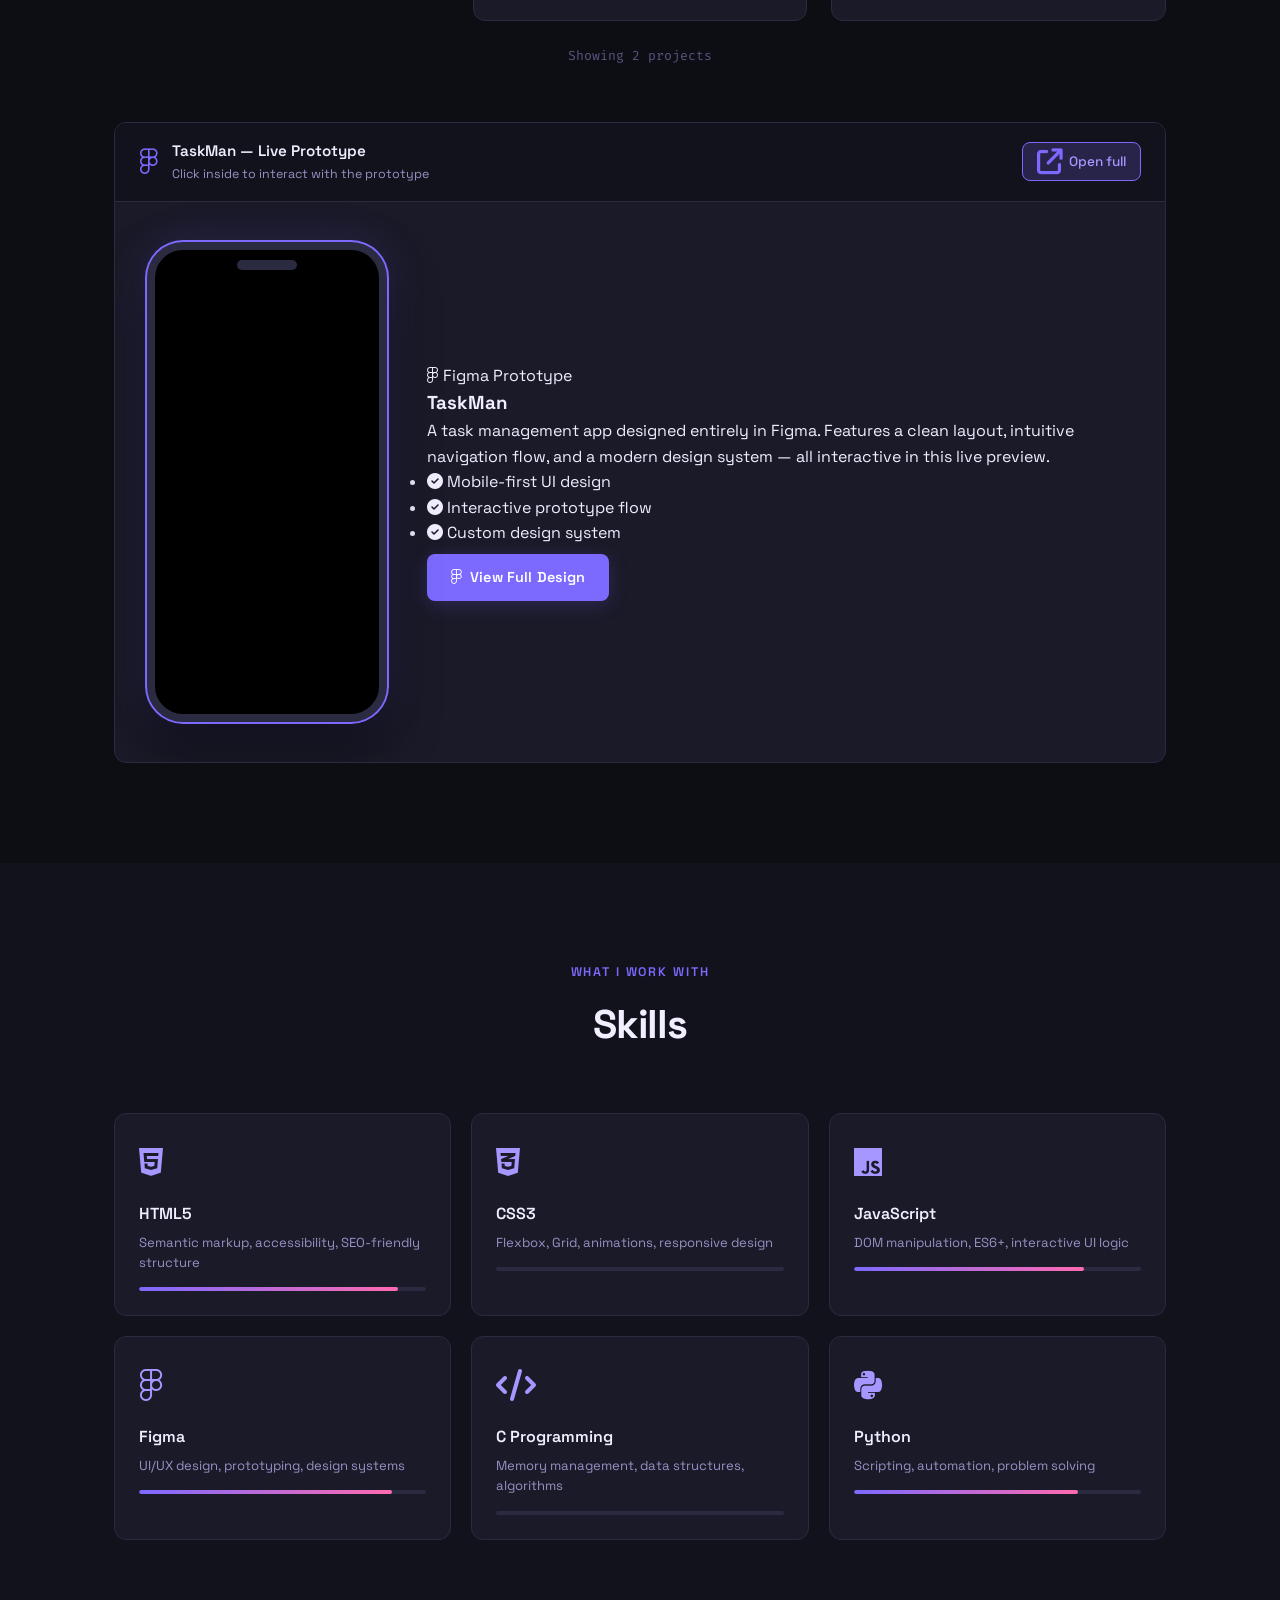
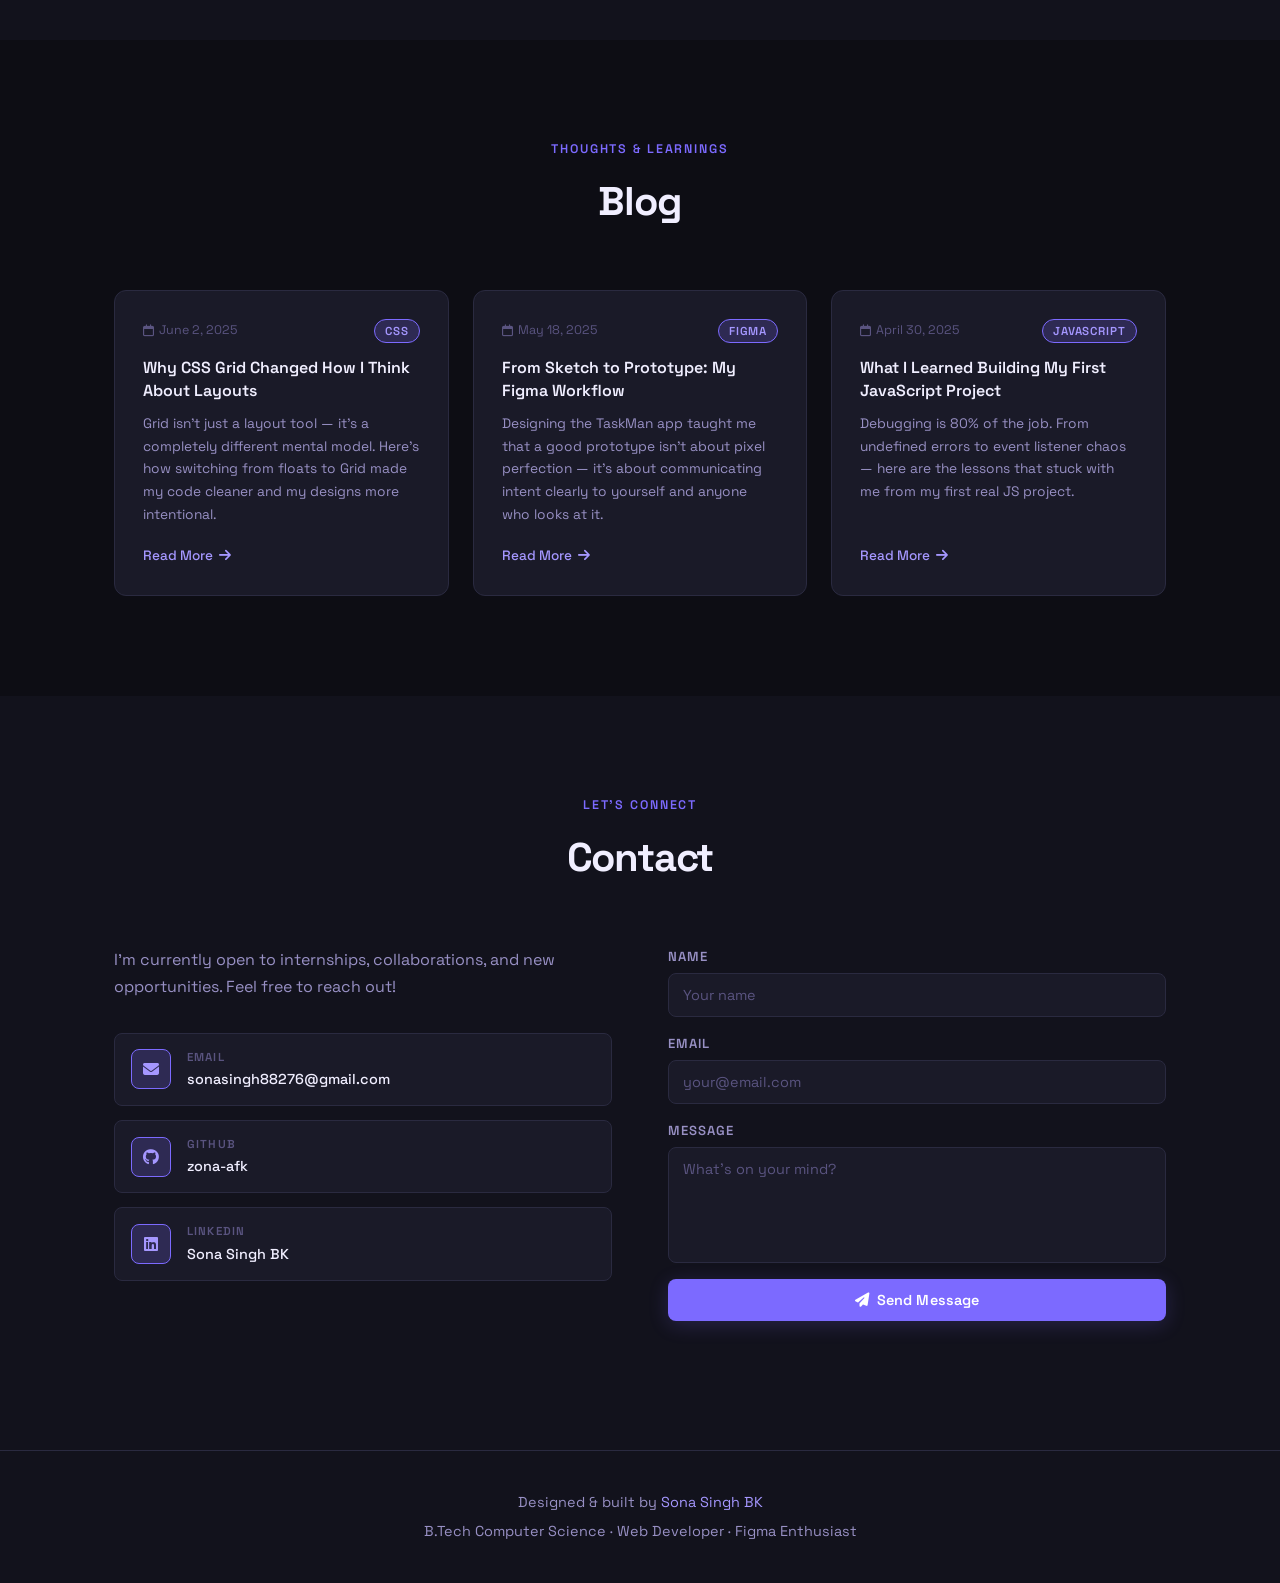
==== commit 21344040: "Update index.html" ====
--- a/index.html
+++ b/index.html
@@ -92,7 +92,7 @@
       </div>
 
       <div class="projects-grid" id="projectsGrid">
-
+      <div id="projects"></div>
         <!-- Project 1 -->
         <div class="project-card" data-category="design">
           <div class="project-tag">Design</div>
